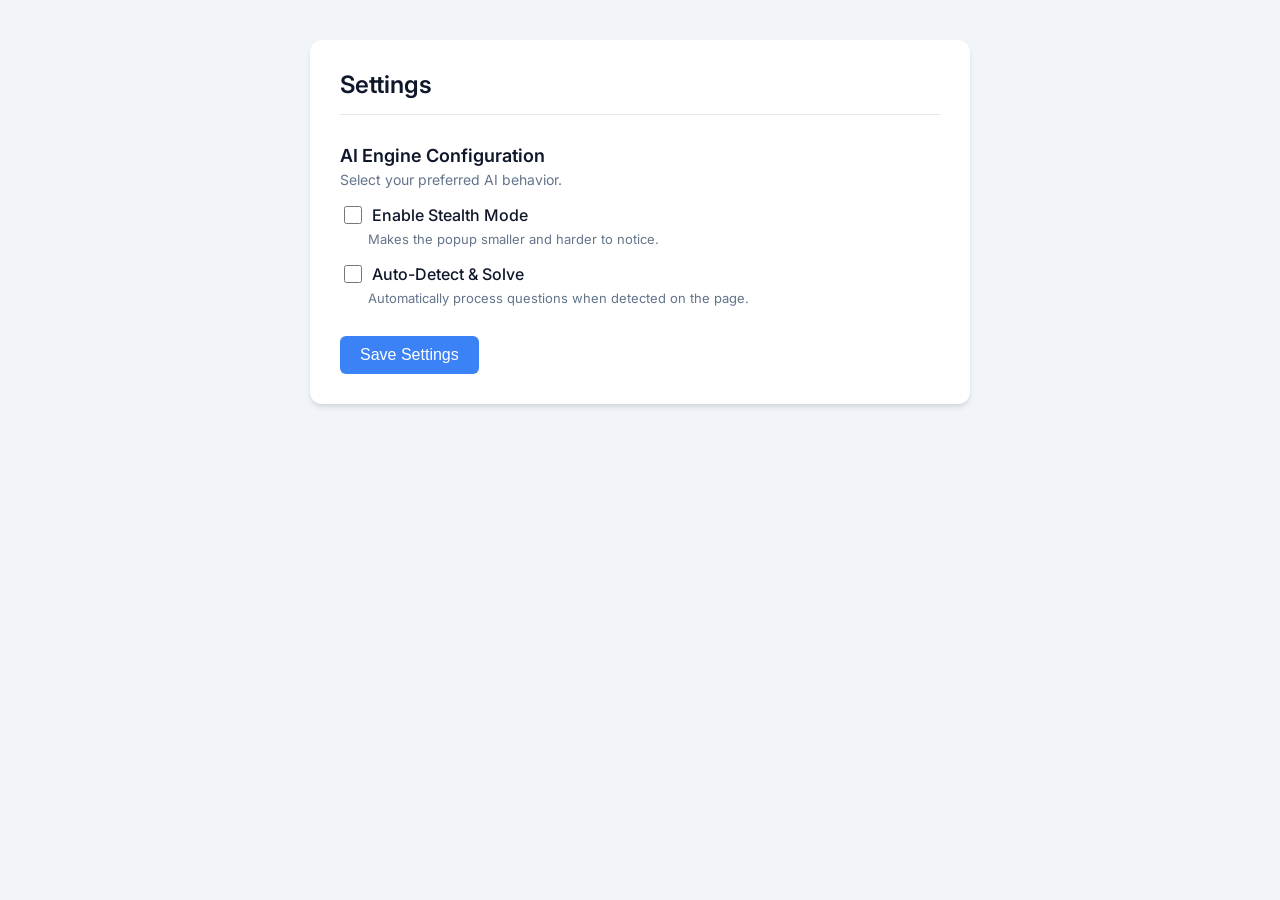
==== options/index.html @ 9c8e54d8 "first commit" ====
<!DOCTYPE html>
<html lang="en">
<head>
  <meta charset="UTF-8">
  <meta name="viewport" content="width=device-width, initial-scale=1.0">
  <title>MCQ Solver AI - Options</title>
  <link rel="stylesheet" href="options.css">
  <link href="https://fonts.googleapis.com/css2?family=Inter:wght@400;500;600&display=swap" rel="stylesheet">
</head>
<body>
  <div class="container">
    <header>
      <h1>Settings</h1>
    </header>
    
    <main>
      <section class="settings-group">
        <h2>AI Engine Configuration</h2>
        <p class="description">Select your preferred AI behavior.</p>
        
        <div class="setting-item">
          <label>
            <input type="checkbox" id="stealthMode">
            Enable Stealth Mode
          </label>
          <p class="help-text">Makes the popup smaller and harder to notice.</p>
        </div>
        
        <div class="setting-item">
          <label>
            <input type="checkbox" id="autoSolve">
            Auto-Detect & Solve
          </label>
          <p class="help-text">Automatically process questions when detected on the page.</p>
        </div>
      </section>
      
      <div class="actions">
        <button id="saveBtn" class="primary-btn">Save Settings</button>
      </div>
      <div id="statusMessage" class="status-msg hidden">Saved successfully!</div>
    </main>
  </div>
  <script src="options.js"></script>
</body>
</html>
---- options/options.css ----
body {
  font-family: 'Inter', sans-serif;
  background-color: #f1f5f9;
  color: #0f172a;
  margin: 0;
  display: flex;
  justify-content: center;
  padding: 40px 20px;
}

.container {
  background: white;
  width: 100%;
  max-width: 600px;
  border-radius: 12px;
  box-shadow: 0 4px 6px -1px rgba(0, 0, 0, 0.1), 0 2px 4px -1px rgba(0, 0, 0, 0.06);
  padding: 30px;
}

header {
  margin-bottom: 30px;
  border-bottom: 1px solid #e2e8f0;
  padding-bottom: 15px;
}

h1 {
  font-size: 24px;
  font-weight: 600;
  margin: 0;
}

.settings-group {
  margin-bottom: 30px;
}

h2 {
  font-size: 18px;
  font-weight: 600;
  margin: 0 0 5px 0;
}

.description {
  color: #64748b;
  font-size: 14px;
  margin-top: 0;
  margin-bottom: 15px;
}

.setting-item {
  margin-bottom: 15px;
}

.setting-item label {
  display: flex;
  align-items: center;
  font-size: 16px;
  font-weight: 500;
  cursor: pointer;
}

.setting-item input[type="checkbox"] {
  margin-right: 10px;
  width: 18px;
  height: 18px;
  cursor: pointer;
}

.help-text {
  font-size: 13px;
  color: #64748b;
  margin: 4px 0 0 28px;
}

.primary-btn {
  padding: 10px 20px;
  background-color: #3b82f6;
  color: white;
  border: none;
  border-radius: 6px;
  font-size: 16px;
  font-weight: 500;
  cursor: pointer;
  transition: background-color 0.2s;
}

.primary-btn:hover {
  background-color: #2563eb;
}

.status-msg {
  margin-top: 15px;
  color: #166534;
  font-size: 14px;
  font-weight: 500;
}

.hidden {
  display: none;
}
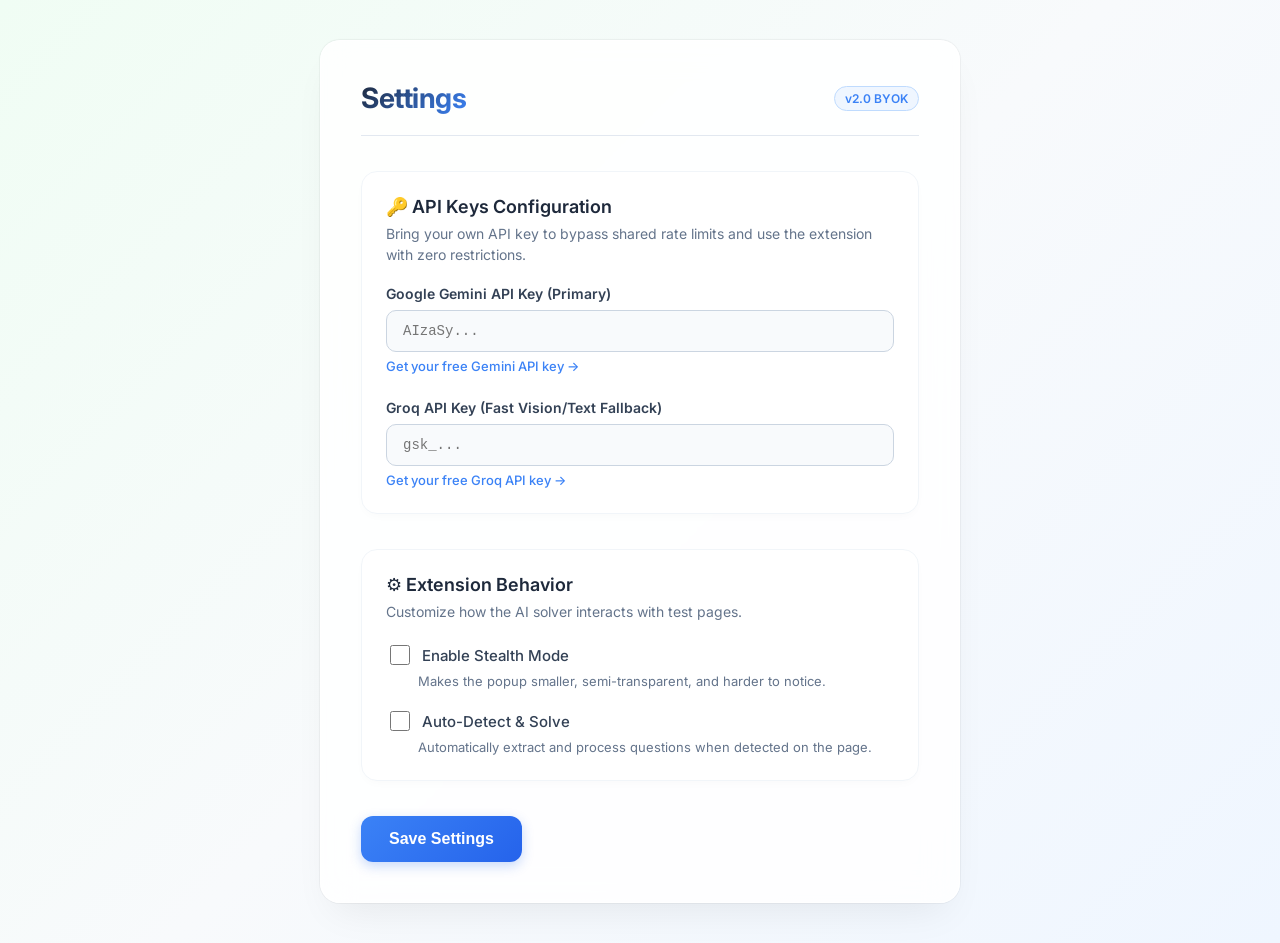
==== commit 0467cd2d: "Fix Groq model, increase Gemini timeout, and remove sensitive test script" ====
--- a/options/index.html
+++ b/options/index.html
@@ -5,25 +5,47 @@
   <meta name="viewport" content="width=device-width, initial-scale=1.0">
   <title>MCQ Solver AI - Options</title>
   <link rel="stylesheet" href="options.css">
-  <link href="https://fonts.googleapis.com/css2?family=Inter:wght@400;500;600&display=swap" rel="stylesheet">
+  <link href="https://fonts.googleapis.com/css2?family=Inter:wght@400;500;600;700&display=swap" rel="stylesheet">
 </head>
 <body>
   <div class="container">
     <header>
       <h1>Settings</h1>
+      <span class="badge">v2.0 BYOK</span>
     </header>
     
     <main>
       <section class="settings-group">
-        <h2>AI Engine Configuration</h2>
-        <p class="description">Select your preferred AI behavior.</p>
+        <h2>🔑 API Keys Configuration</h2>
+        <p class="description">Bring your own API key to bypass shared rate limits and use the extension with zero restrictions.</p>
+        
+        <div class="input-group">
+          <label class="input-label" for="geminiApiKey">Google Gemini API Key (Primary)</label>
+          <div class="input-wrapper">
+            <input type="password" id="geminiApiKey" class="api-key-input" placeholder="AIzaSy...">
+          </div>
+          <a href="https://aistudio.google.com/app/apikey" target="_blank" rel="noopener noreferrer" class="api-link">Get your free Gemini API key →</a>
+        </div>
+
+        <div class="input-group" style="margin-top: 24px;">
+          <label class="input-label" for="grokApiKey">Groq API Key (Fast Vision/Text Fallback)</label>
+          <div class="input-wrapper">
+            <input type="password" id="grokApiKey" class="api-key-input" placeholder="gsk_...">
+          </div>
+          <a href="https://console.groq.com/keys" target="_blank" rel="noopener noreferrer" class="api-link">Get your free Groq API key →</a>
+        </div>
+      </section>
+
+      <section class="settings-group">
+        <h2>⚙️ Extension Behavior</h2>
+        <p class="description">Customize how the AI solver interacts with test pages.</p>
         
         <div class="setting-item">
           <label>
             <input type="checkbox" id="stealthMode">
             Enable Stealth Mode
           </label>
-          <p class="help-text">Makes the popup smaller and harder to notice.</p>
+          <p class="help-text">Makes the popup smaller, semi-transparent, and harder to notice.</p>
         </div>
         
         <div class="setting-item">
@@ -31,14 +53,14 @@
             <input type="checkbox" id="autoSolve">
             Auto-Detect & Solve
           </label>
-          <p class="help-text">Automatically process questions when detected on the page.</p>
+          <p class="help-text">Automatically extract and process questions when detected on the page.</p>
         </div>
       </section>
       
       <div class="actions">
         <button id="saveBtn" class="primary-btn">Save Settings</button>
+        <div id="statusMessage" class="status-msg hidden">✨ Settings saved successfully!</div>
       </div>
-      <div id="statusMessage" class="status-msg hidden">Saved successfully!</div>
     </main>
   </div>
   <script src="options.js"></script>
--- a/options/options.css
+++ b/options/options.css
@@ -1,99 +1,237 @@
 body {
-  font-family: 'Inter', sans-serif;
-  background-color: #f1f5f9;
+  font-family: 'Inter', system-ui, -apple-system, sans-serif;
+  background: linear-gradient(135deg, #f0fdf4 0%, #f8fafc 50%, #eff6ff 100%);
   color: #0f172a;
   margin: 0;
   display: flex;
   justify-content: center;
+  align-items: center;
+  min-height: 100vh;
   padding: 40px 20px;
+  box-sizing: border-box;
 }
 
 .container {
-  background: white;
+  background: rgba(255, 255, 255, 0.85);
+  backdrop-filter: blur(16px);
   width: 100%;
-  max-width: 600px;
-  border-radius: 12px;
-  box-shadow: 0 4px 6px -1px rgba(0, 0, 0, 0.1), 0 2px 4px -1px rgba(0, 0, 0, 0.06);
-  padding: 30px;
+  max-width: 640px;
+  border-radius: 20px;
+  box-shadow: 0 20px 40px -15px rgba(0, 0, 0, 0.08), 0 0 1px 1px rgba(0, 0, 0, 0.05);
+  padding: 40px;
+  border: 1px solid rgba(255, 255, 255, 0.8);
+  box-sizing: border-box;
 }
 
 header {
-  margin-bottom: 30px;
+  margin-bottom: 35px;
   border-bottom: 1px solid #e2e8f0;
-  padding-bottom: 15px;
+  padding-bottom: 20px;
+  display: flex;
+  align-items: center;
+  justify-content: space-between;
 }
 
 h1 {
-  font-size: 24px;
-  font-weight: 600;
+  font-size: 28px;
+  font-weight: 700;
   margin: 0;
+  background: linear-gradient(135deg, #1e293b 0%, #3b82f6 100%);
+  -webkit-background-clip: text;
+  -webkit-text-fill-color: transparent;
+  letter-spacing: -0.5px;
 }
 
 .settings-group {
-  margin-bottom: 30px;
+  margin-bottom: 35px;
+  background: #ffffff;
+  padding: 24px;
+  border-radius: 16px;
+  box-shadow: 0 4px 12px -4px rgba(0, 0, 0, 0.03);
+  border: 1px solid #f1f5f9;
+  transition: transform 0.2s ease, box-shadow 0.2s ease;
+}
+
+.settings-group:hover {
+  transform: translateY(-2px);
+  box-shadow: 0 8px 20px -6px rgba(0, 0, 0, 0.06);
 }
 
 h2 {
   font-size: 18px;
   font-weight: 600;
-  margin: 0 0 5px 0;
+  color: #1e293b;
+  margin: 0 0 6px 0;
+  display: flex;
+  align-items: center;
+  gap: 8px;
 }
 
 .description {
   color: #64748b;
   font-size: 14px;
   margin-top: 0;
-  margin-bottom: 15px;
+  margin-bottom: 20px;
+  line-height: 1.5;
+}
+
+.input-group {
+  margin-bottom: 20px;
+}
+
+.input-group:last-child {
+  margin-bottom: 0;
+}
+
+.input-label {
+  display: block;
+  font-size: 14px;
+  font-weight: 600;
+  color: #334155;
+  margin-bottom: 8px;
+}
+
+.input-wrapper {
+  position: relative;
+  display: flex;
+  align-items: center;
+}
+
+.api-key-input {
+  width: 100%;
+  padding: 12px 16px;
+  font-size: 14px;
+  font-family: monospace;
+  color: #0f172a;
+  background-color: #f8fafc;
+  border: 1.5px solid #cbd5e1;
+  border-radius: 10px;
+  outline: none;
+  transition: all 0.2s ease;
+  box-sizing: border-box;
+}
+
+.api-key-input:focus {
+  background-color: #ffffff;
+  border-color: #3b82f6;
+  box-shadow: 0 0 0 4px rgba(59, 130, 246, 0.15);
+}
+
+.api-link {
+  display: inline-block;
+  font-size: 13px;
+  color: #3b82f6;
+  text-decoration: none;
+  font-weight: 500;
+  margin-top: 6px;
+  transition: color 0.2s ease;
+}
+
+.api-link:hover {
+  color: #2563eb;
+  text-decoration: underline;
 }
 
 .setting-item {
-  margin-bottom: 15px;
+  margin-bottom: 18px;
+}
+
+.setting-item:last-child {
+  margin-bottom: 0;
 }
 
 .setting-item label {
   display: flex;
   align-items: center;
-  font-size: 16px;
+  font-size: 15px;
   font-weight: 500;
+  color: #334155;
   cursor: pointer;
+  user-select: none;
 }
 
 .setting-item input[type="checkbox"] {
-  margin-right: 10px;
-  width: 18px;
-  height: 18px;
+  margin-right: 12px;
+  width: 20px;
+  height: 20px;
   cursor: pointer;
+  accent-color: #3b82f6;
+  border-radius: 6px;
+  transition: transform 0.1s ease;
+}
+
+.setting-item input[type="checkbox"]:active {
+  transform: scale(0.9);
 }
 
 .help-text {
   font-size: 13px;
   color: #64748b;
-  margin: 4px 0 0 28px;
+  margin: 4px 0 0 32px;
+  line-height: 1.4;
+}
+
+.actions {
+  display: flex;
+  align-items: center;
+  gap: 16px;
+  margin-top: 10px;
 }
 
 .primary-btn {
-  padding: 10px 20px;
-  background-color: #3b82f6;
+  padding: 14px 28px;
+  background: linear-gradient(135deg, #3b82f6 0%, #2563eb 100%);
   color: white;
   border: none;
-  border-radius: 6px;
+  border-radius: 12px;
   font-size: 16px;
+  font-weight: 600;
+  cursor: pointer;
+  box-shadow: 0 4px 12px rgba(37, 99, 235, 0.25);
+  transition: all 0.2s ease;
+}
+
+.primary-btn:hover {
+  background: linear-gradient(135deg, #2563eb 0%, #1d4ed8 100%);
+  transform: translateY(-1px);
+  box-shadow: 0 6px 16px rgba(37, 99, 235, 0.35);
+}
+
+.primary-btn:active {
+  transform: translateY(0);
+  box-shadow: 0 2px 8px rgba(37, 99, 235, 0.2);
+}
+
+.status-msg {
+  color: #059669;
+  background-color: #ecfdf5;
+  border: 1px solid #a7f3d0;
+  padding: 12px 18px;
+  border-radius: 10px;
+  font-size: 14px;
   font-weight: 500;
-  cursor: pointer;
-  transition: background-color 0.2s;
-}
-
-.primary-btn:hover {
-  background-color: #2563eb;
-}
-
-.status-msg {
-  margin-top: 15px;
-  color: #166534;
-  font-size: 14px;
-  font-weight: 500;
+  display: flex;
+  align-items: center;
+  gap: 8px;
+  animation: fadeIn 0.3s ease;
+  flex-grow: 1;
+}
+
+@keyframes fadeIn {
+  from { opacity: 0; transform: translateY(4px); }
+  to { opacity: 1; transform: translateY(0); }
 }
 
 .hidden {
-  display: none;
-}
+  display: none !important;
+}
+
+.badge {
+  background: #eff6ff;
+  color: #3b82f6;
+  font-size: 12px;
+  font-weight: 600;
+  padding: 4px 10px;
+  border-radius: 20px;
+  border: 1px solid #bfdbfe;
+}
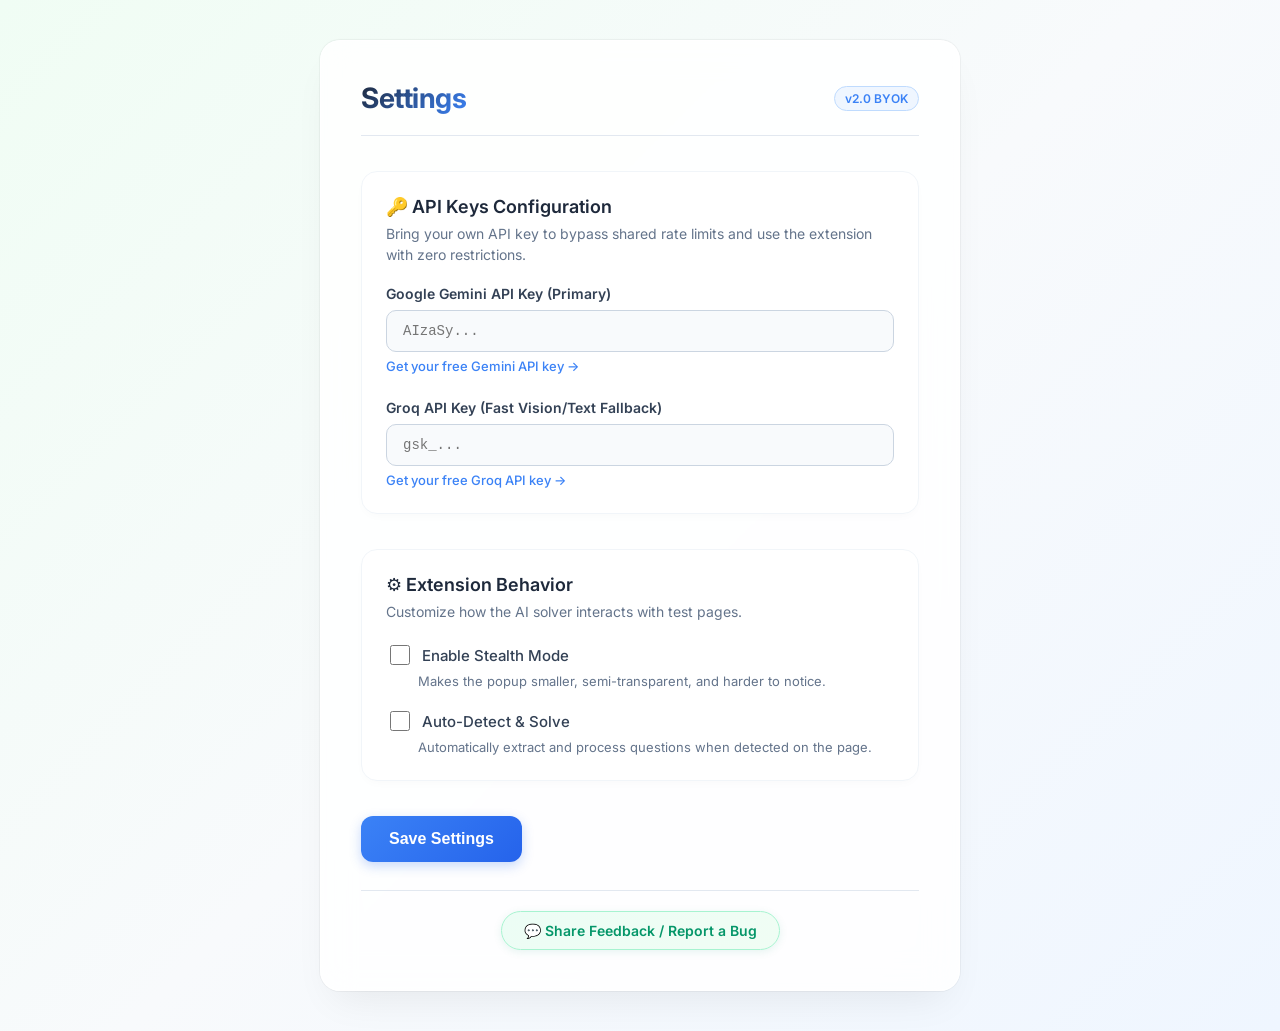
==== commit c031bd79: "feat: add Google Form feedback integration in popup and settings" ====
--- a/options/index.html
+++ b/options/index.html
@@ -62,6 +62,12 @@
         <div id="statusMessage" class="status-msg hidden">✨ Settings saved successfully!</div>
       </div>
     </main>
+
+    <footer class="options-footer">
+      <a href="https://forms.gle/wwf98vYCrAbNyeV68" target="_blank" rel="noopener noreferrer" id="feedbackBtn" class="feedback-btn">
+        💬 Share Feedback / Report a Bug
+      </a>
+    </footer>
   </div>
   <script src="options.js"></script>
 </body>
--- a/options/options.css
+++ b/options/options.css
@@ -235,3 +235,40 @@
   border-radius: 20px;
   border: 1px solid #bfdbfe;
 }
+
+.options-footer {
+  margin-top: 28px;
+  padding-top: 20px;
+  border-top: 1px solid #e2e8f0;
+  text-align: center;
+}
+
+.feedback-btn {
+  display: inline-flex;
+  align-items: center;
+  gap: 6px;
+  padding: 10px 22px;
+  background: linear-gradient(135deg, #ecfdf5 0%, #f0fdf4 100%);
+  color: #059669;
+  border: 1.5px solid #a7f3d0;
+  border-radius: 50px;
+  font-size: 14px;
+  font-weight: 600;
+  text-decoration: none;
+  font-family: 'Inter', system-ui, sans-serif;
+  transition: all 0.2s ease;
+  box-shadow: 0 2px 8px rgba(5, 150, 105, 0.1);
+}
+
+.feedback-btn:hover {
+  background: linear-gradient(135deg, #d1fae5 0%, #dcfce7 100%);
+  border-color: #6ee7b7;
+  color: #047857;
+  transform: translateY(-1px);
+  box-shadow: 0 4px 12px rgba(5, 150, 105, 0.2);
+}
+
+.feedback-btn:active {
+  transform: translateY(0);
+}
+
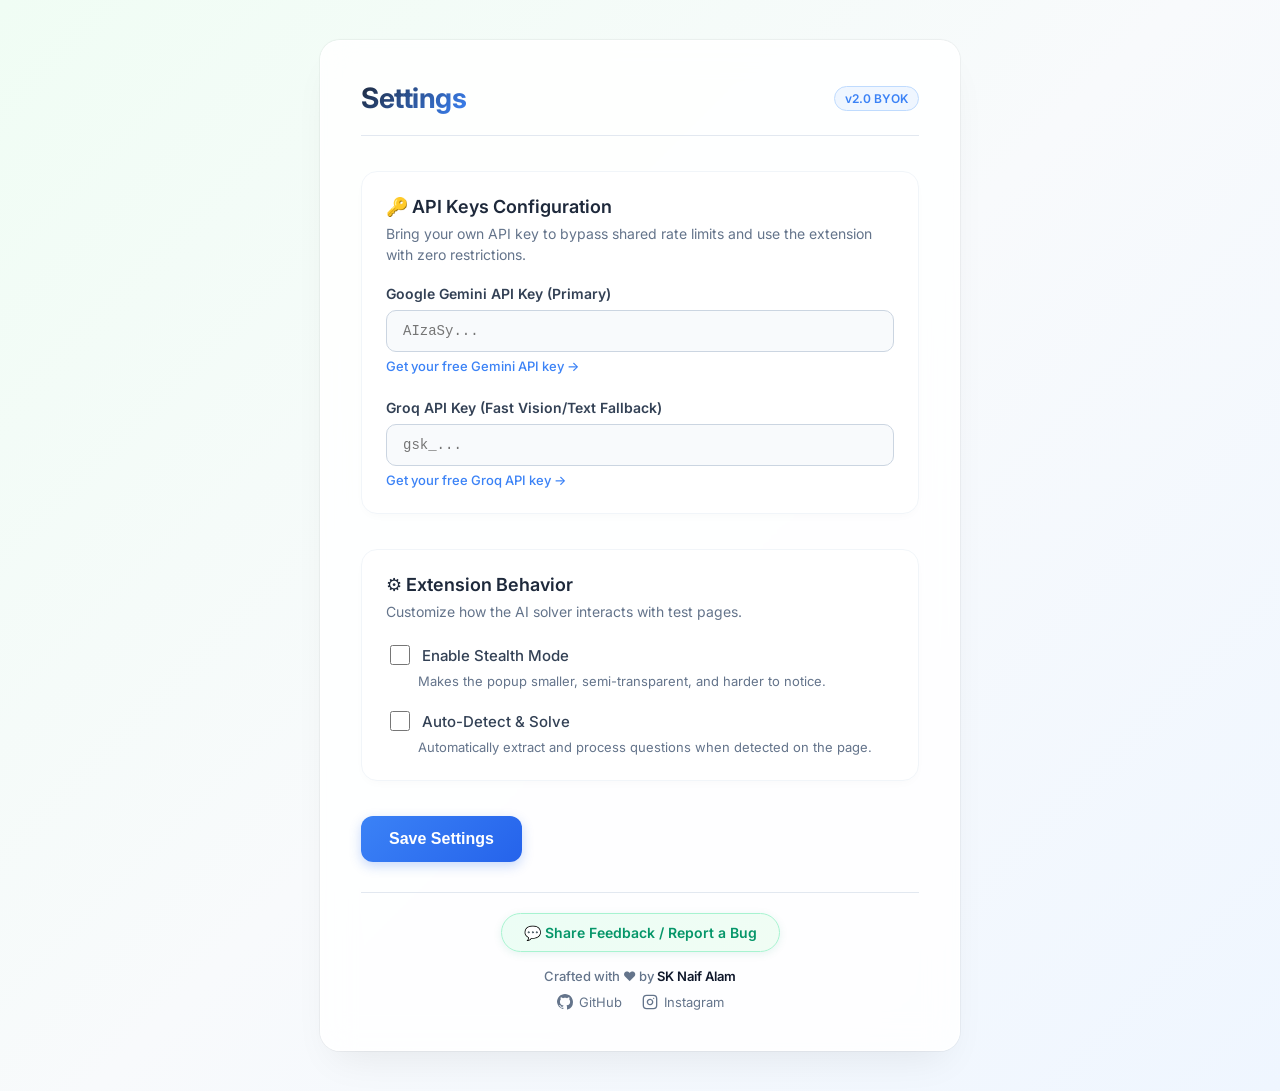
==== commit 277745fb: "Add author metadata, credit footer to options page, and background script signature" ====
--- a/options/index.html
+++ b/options/index.html
@@ -63,10 +63,25 @@
       </div>
     </main>
 
-    <footer class="options-footer">
-      <a href="https://forms.gle/wwf98vYCrAbNyeV68" target="_blank" rel="noopener noreferrer" id="feedbackBtn" class="feedback-btn">
-        💬 Share Feedback / Report a Bug
-      </a>
+    <footer class="options-footer" style="margin-top: 30px; border-top: 1px solid #e2e8f0; padding-top: 20px; text-align: center;">
+      <div style="margin-bottom: 16px;">
+        <a href="https://forms.gle/wwf98vYCrAbNyeV68" target="_blank" rel="noopener noreferrer" id="feedbackBtn" class="feedback-btn" style="text-decoration: none; display: inline-block;">
+          💬 Share Feedback / Report a Bug
+        </a>
+      </div>
+      <div style="font-size: 13px; color: #64748b; margin-top: 16px; font-weight: 500;">
+        Crafted with ❤️ by <span style="color: #0f172a; font-weight: 600;">SK Naif Alam</span>
+      </div>
+      <div style="margin-top: 10px; display: flex; justify-content: center; gap: 20px;">
+        <a href="https://github.com/naifsheikh0808-collab" target="_blank" rel="noopener noreferrer" style="color: #64748b; text-decoration: none; display: flex; align-items: center; gap: 6px; font-size: 13px; transition: color 0.2s;" onmouseover="this.style.color='#0f172a'" onmouseout="this.style.color='#64748b'">
+          <svg height="16" width="16" viewBox="0 0 16 16" fill="currentColor" style="display: inline-block; vertical-align: middle;"><path d="M8 0c4.42 0 8 3.58 8 8a8.013 8.013 0 0 1-5.45 7.59c-.4.08-.55-.17-.55-.38 0-.27.01-1.13.01-2.2 0-.75-.25-1.23-.54-1.48 1.78-.2 3.65-.88 3.65-3.95 0-.88-.31-1.59-.82-2.15.08-.2.36-1.02-.08-2.12 0 0-.67-.22-2.2.82-.64-.18-1.32-.27-2-.27-.68 0-1.36.09-2 .27-1.53-1.03-2.2-.82-2.2-.82-.44 1.1-.16 1.92-.08 2.12-.51.56-.82 1.28-.82 2.15 0 3.06 1.86 3.75 3.64 3.95-.23.2-.44.55-.51 1.07-.46.21-1.61.55-2.33-.66-.15-.24-.6-.83-1.23-.82-.67.01-.27.38.01.53.34.19.73.9.82 1.13.16.45.68 1.35 3.12.88.01.4.01.76.01.88 0 .21-.16.46-.55.38A8.013 8.013 0 0 1 0 8c0-4.42 3.58-8 8-8z"/></svg>
+          <span>GitHub</span>
+        </a>
+        <a href="https://instagram.com/YOUR_INSTAGRAM_USERNAME" target="_blank" rel="noopener noreferrer" style="color: #64748b; text-decoration: none; display: flex; align-items: center; gap: 6px; font-size: 13px; transition: color 0.2s;" onmouseover="this.style.color='#e1306c'" onmouseout="this.style.color='#64748b'">
+          <svg height="16" width="16" viewBox="0 0 24 24" fill="none" stroke="currentColor" stroke-width="2" stroke-linecap="round" stroke-linejoin="round" style="display: inline-block; vertical-align: middle;"><rect x="2" y="2" width="20" height="20" rx="5" ry="5"></rect><path d="M16 11.37A4 4 0 1 1 12.63 8 4 4 0 0 1 16 11.37z"></path><line x1="17.5" y1="6.5" x2="17.51" y2="6.5"></line></svg>
+          <span>Instagram</span>
+        </a>
+      </div>
     </footer>
   </div>
   <script src="options.js"></script>
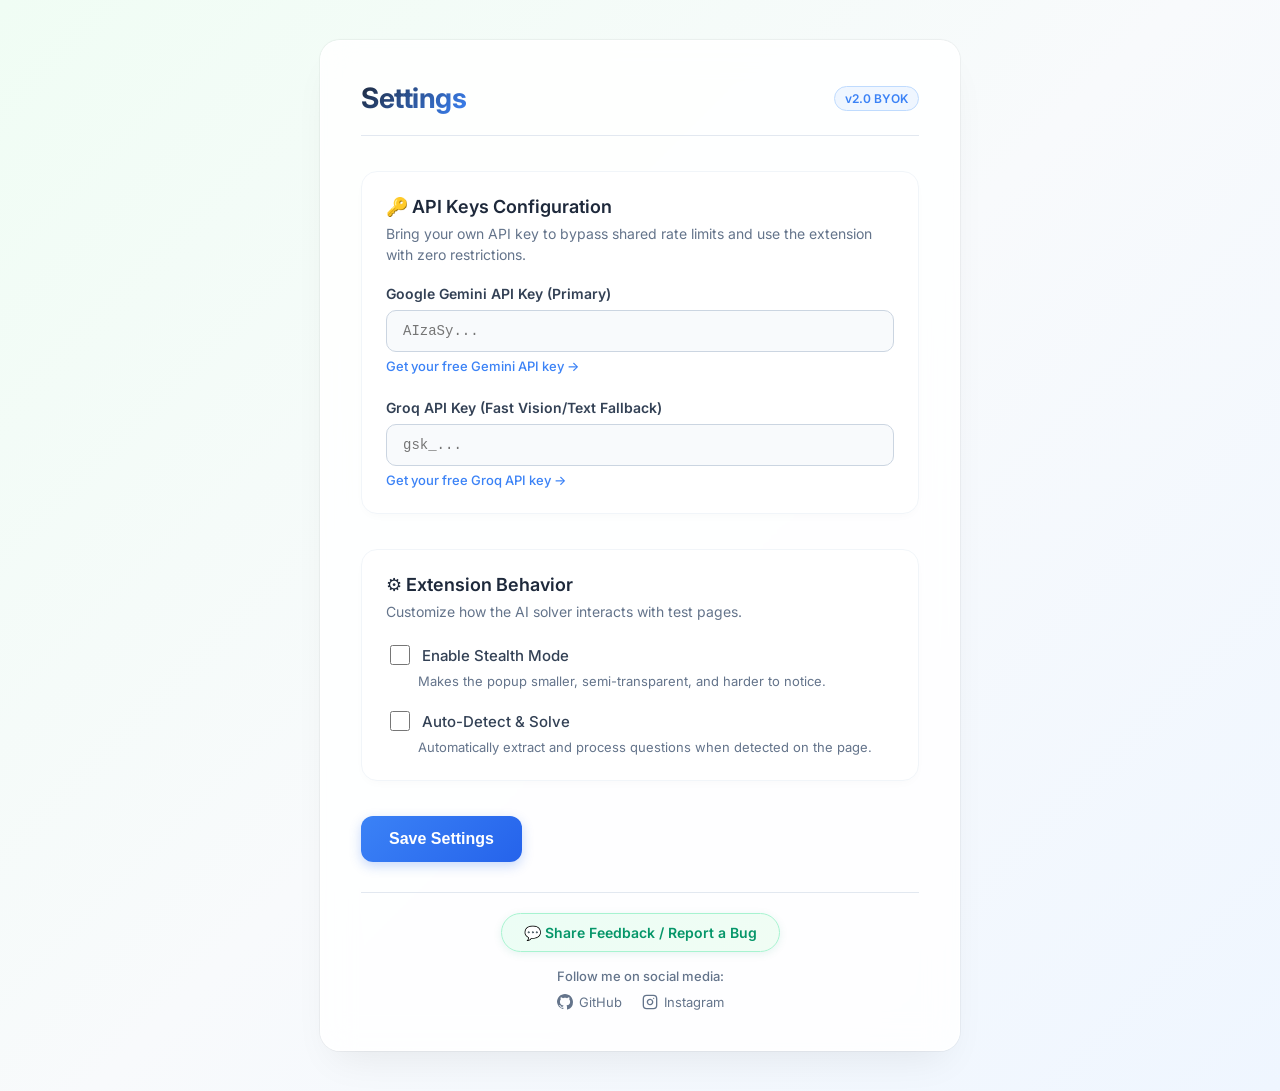
==== commit 8a0ae31b: "Fix CSP error for social links and update text" ====
--- a/options/index.html
+++ b/options/index.html
@@ -1,5 +1,6 @@
 <!DOCTYPE html>
 <html lang="en">
+
 <head>
   <meta charset="UTF-8">
   <meta name="viewport" content="width=device-width, initial-scale=1.0">
@@ -7,24 +8,27 @@
   <link rel="stylesheet" href="options.css">
   <link href="https://fonts.googleapis.com/css2?family=Inter:wght@400;500;600;700&display=swap" rel="stylesheet">
 </head>
+
 <body>
   <div class="container">
     <header>
       <h1>Settings</h1>
       <span class="badge">v2.0 BYOK</span>
     </header>
-    
+
     <main>
       <section class="settings-group">
         <h2>🔑 API Keys Configuration</h2>
-        <p class="description">Bring your own API key to bypass shared rate limits and use the extension with zero restrictions.</p>
-        
+        <p class="description">Bring your own API key to bypass shared rate limits and use the extension with zero
+          restrictions.</p>
+
         <div class="input-group">
           <label class="input-label" for="geminiApiKey">Google Gemini API Key (Primary)</label>
           <div class="input-wrapper">
             <input type="password" id="geminiApiKey" class="api-key-input" placeholder="AIzaSy...">
           </div>
-          <a href="https://aistudio.google.com/app/apikey" target="_blank" rel="noopener noreferrer" class="api-link">Get your free Gemini API key →</a>
+          <a href="https://aistudio.google.com/app/apikey" target="_blank" rel="noopener noreferrer"
+            class="api-link">Get your free Gemini API key →</a>
         </div>
 
         <div class="input-group" style="margin-top: 24px;">
@@ -32,14 +36,15 @@
           <div class="input-wrapper">
             <input type="password" id="grokApiKey" class="api-key-input" placeholder="gsk_...">
           </div>
-          <a href="https://console.groq.com/keys" target="_blank" rel="noopener noreferrer" class="api-link">Get your free Groq API key →</a>
+          <a href="https://console.groq.com/keys" target="_blank" rel="noopener noreferrer" class="api-link">Get your
+            free Groq API key →</a>
         </div>
       </section>
 
       <section class="settings-group">
         <h2>⚙️ Extension Behavior</h2>
         <p class="description">Customize how the AI solver interacts with test pages.</p>
-        
+
         <div class="setting-item">
           <label>
             <input type="checkbox" id="stealthMode">
@@ -47,7 +52,7 @@
           </label>
           <p class="help-text">Makes the popup smaller, semi-transparent, and harder to notice.</p>
         </div>
-        
+
         <div class="setting-item">
           <label>
             <input type="checkbox" id="autoSolve">
@@ -56,29 +61,37 @@
           <p class="help-text">Automatically extract and process questions when detected on the page.</p>
         </div>
       </section>
-      
+
       <div class="actions">
         <button id="saveBtn" class="primary-btn">Save Settings</button>
         <div id="statusMessage" class="status-msg hidden">✨ Settings saved successfully!</div>
       </div>
     </main>
 
-    <footer class="options-footer" style="margin-top: 30px; border-top: 1px solid #e2e8f0; padding-top: 20px; text-align: center;">
+    <footer class="options-footer"
+      style="margin-top: 30px; border-top: 1px solid #e2e8f0; padding-top: 20px; text-align: center;">
       <div style="margin-bottom: 16px;">
-        <a href="https://forms.gle/wwf98vYCrAbNyeV68" target="_blank" rel="noopener noreferrer" id="feedbackBtn" class="feedback-btn" style="text-decoration: none; display: inline-block;">
+        <a href="https://forms.gle/wwf98vYCrAbNyeV68" target="_blank" rel="noopener noreferrer" id="feedbackBtn"
+          class="feedback-btn" style="text-decoration: none; display: inline-block;">
           💬 Share Feedback / Report a Bug
         </a>
       </div>
       <div style="font-size: 13px; color: #64748b; margin-top: 16px; font-weight: 500;">
-        Crafted with ❤️ by <span style="color: #0f172a; font-weight: 600;">SK Naif Alam</span>
+        Follow me on social media:
       </div>
       <div style="margin-top: 10px; display: flex; justify-content: center; gap: 20px;">
-        <a href="https://github.com/naifsheikh0808-collab" target="_blank" rel="noopener noreferrer" style="color: #64748b; text-decoration: none; display: flex; align-items: center; gap: 6px; font-size: 13px; transition: color 0.2s;" onmouseover="this.style.color='#0f172a'" onmouseout="this.style.color='#64748b'">
-          <svg height="16" width="16" viewBox="0 0 16 16" fill="currentColor" style="display: inline-block; vertical-align: middle;"><path d="M8 0c4.42 0 8 3.58 8 8a8.013 8.013 0 0 1-5.45 7.59c-.4.08-.55-.17-.55-.38 0-.27.01-1.13.01-2.2 0-.75-.25-1.23-.54-1.48 1.78-.2 3.65-.88 3.65-3.95 0-.88-.31-1.59-.82-2.15.08-.2.36-1.02-.08-2.12 0 0-.67-.22-2.2.82-.64-.18-1.32-.27-2-.27-.68 0-1.36.09-2 .27-1.53-1.03-2.2-.82-2.2-.82-.44 1.1-.16 1.92-.08 2.12-.51.56-.82 1.28-.82 2.15 0 3.06 1.86 3.75 3.64 3.95-.23.2-.44.55-.51 1.07-.46.21-1.61.55-2.33-.66-.15-.24-.6-.83-1.23-.82-.67.01-.27.38.01.53.34.19.73.9.82 1.13.16.45.68 1.35 3.12.88.01.4.01.76.01.88 0 .21-.16.46-.55.38A8.013 8.013 0 0 1 0 8c0-4.42 3.58-8 8-8z"/></svg>
+        <a href="https://github.com/naifsheikh0808-collab" target="_blank" rel="noopener noreferrer" class="social-link social-github">
+          <svg height="16" width="16" viewBox="0 0 16 16" fill="currentColor" style="display: inline-block; vertical-align: middle;">
+            <path d="M8 0c4.42 0 8 3.58 8 8a8.013 8.013 0 0 1-5.45 7.59c-.4.08-.55-.17-.55-.38 0-.27.01-1.13.01-2.2 0-.75-.25-1.23-.54-1.48 1.78-.2 3.65-.88 3.65-3.95 0-.88-.31-1.59-.82-2.15.08-.2.36-1.02-.08-2.12 0 0-.67-.22-2.2.82-.64-.18-1.32-.27-2-.27-.68 0-1.36.09-2 .27-1.53-1.03-2.2-.82-2.2-.82-.44 1.1-.16 1.92-.08 2.12-.51.56-.82 1.28-.82 2.15 0 3.06 1.86 3.75 3.64 3.95-.23.2-.44.55-.51 1.07-.46.21-1.61.55-2.33-.66-.15-.24-.6-.83-1.23-.82-.67.01-.27.38.01.53.34.19.73.9.82 1.13.16.45.68 1.35 3.12.88.01.4.01.76.01.88 0 .21-.16.46-.55.38A8.013 8.013 0 0 1 0 8c0-4.42 3.58-8 8-8z" />
+          </svg>
           <span>GitHub</span>
         </a>
-        <a href="https://instagram.com/YOUR_INSTAGRAM_USERNAME" target="_blank" rel="noopener noreferrer" style="color: #64748b; text-decoration: none; display: flex; align-items: center; gap: 6px; font-size: 13px; transition: color 0.2s;" onmouseover="this.style.color='#e1306c'" onmouseout="this.style.color='#64748b'">
-          <svg height="16" width="16" viewBox="0 0 24 24" fill="none" stroke="currentColor" stroke-width="2" stroke-linecap="round" stroke-linejoin="round" style="display: inline-block; vertical-align: middle;"><rect x="2" y="2" width="20" height="20" rx="5" ry="5"></rect><path d="M16 11.37A4 4 0 1 1 12.63 8 4 4 0 0 1 16 11.37z"></path><line x1="17.5" y1="6.5" x2="17.51" y2="6.5"></line></svg>
+        <a href="https://instagram.com/naifsheikh08" target="_blank" rel="noopener noreferrer" class="social-link social-instagram">
+          <svg height="16" width="16" viewBox="0 0 24 24" fill="none" stroke="currentColor" stroke-width="2" stroke-linecap="round" stroke-linejoin="round" style="display: inline-block; vertical-align: middle;">
+            <rect x="2" y="2" width="20" height="20" rx="5" ry="5"></rect>
+            <path d="M16 11.37A4 4 0 1 1 12.63 8 4 4 0 0 1 16 11.37z"></path>
+            <line x1="17.5" y1="6.5" x2="17.51" y2="6.5"></line>
+          </svg>
           <span>Instagram</span>
         </a>
       </div>
@@ -86,4 +99,5 @@
   </div>
   <script src="options.js"></script>
 </body>
-</html>
+
+</html>
--- a/options/options.css
+++ b/options/options.css
@@ -272,3 +272,20 @@
   transform: translateY(0);
 }
 
+.social-link {
+  color: #64748b;
+  text-decoration: none;
+  display: flex;
+  align-items: center;
+  gap: 6px;
+  font-size: 13px;
+  transition: color 0.2s;
+}
+
+.social-github:hover {
+  color: #0f172a !important;
+}
+
+.social-instagram:hover {
+  color: #e1306c !important;
+}
